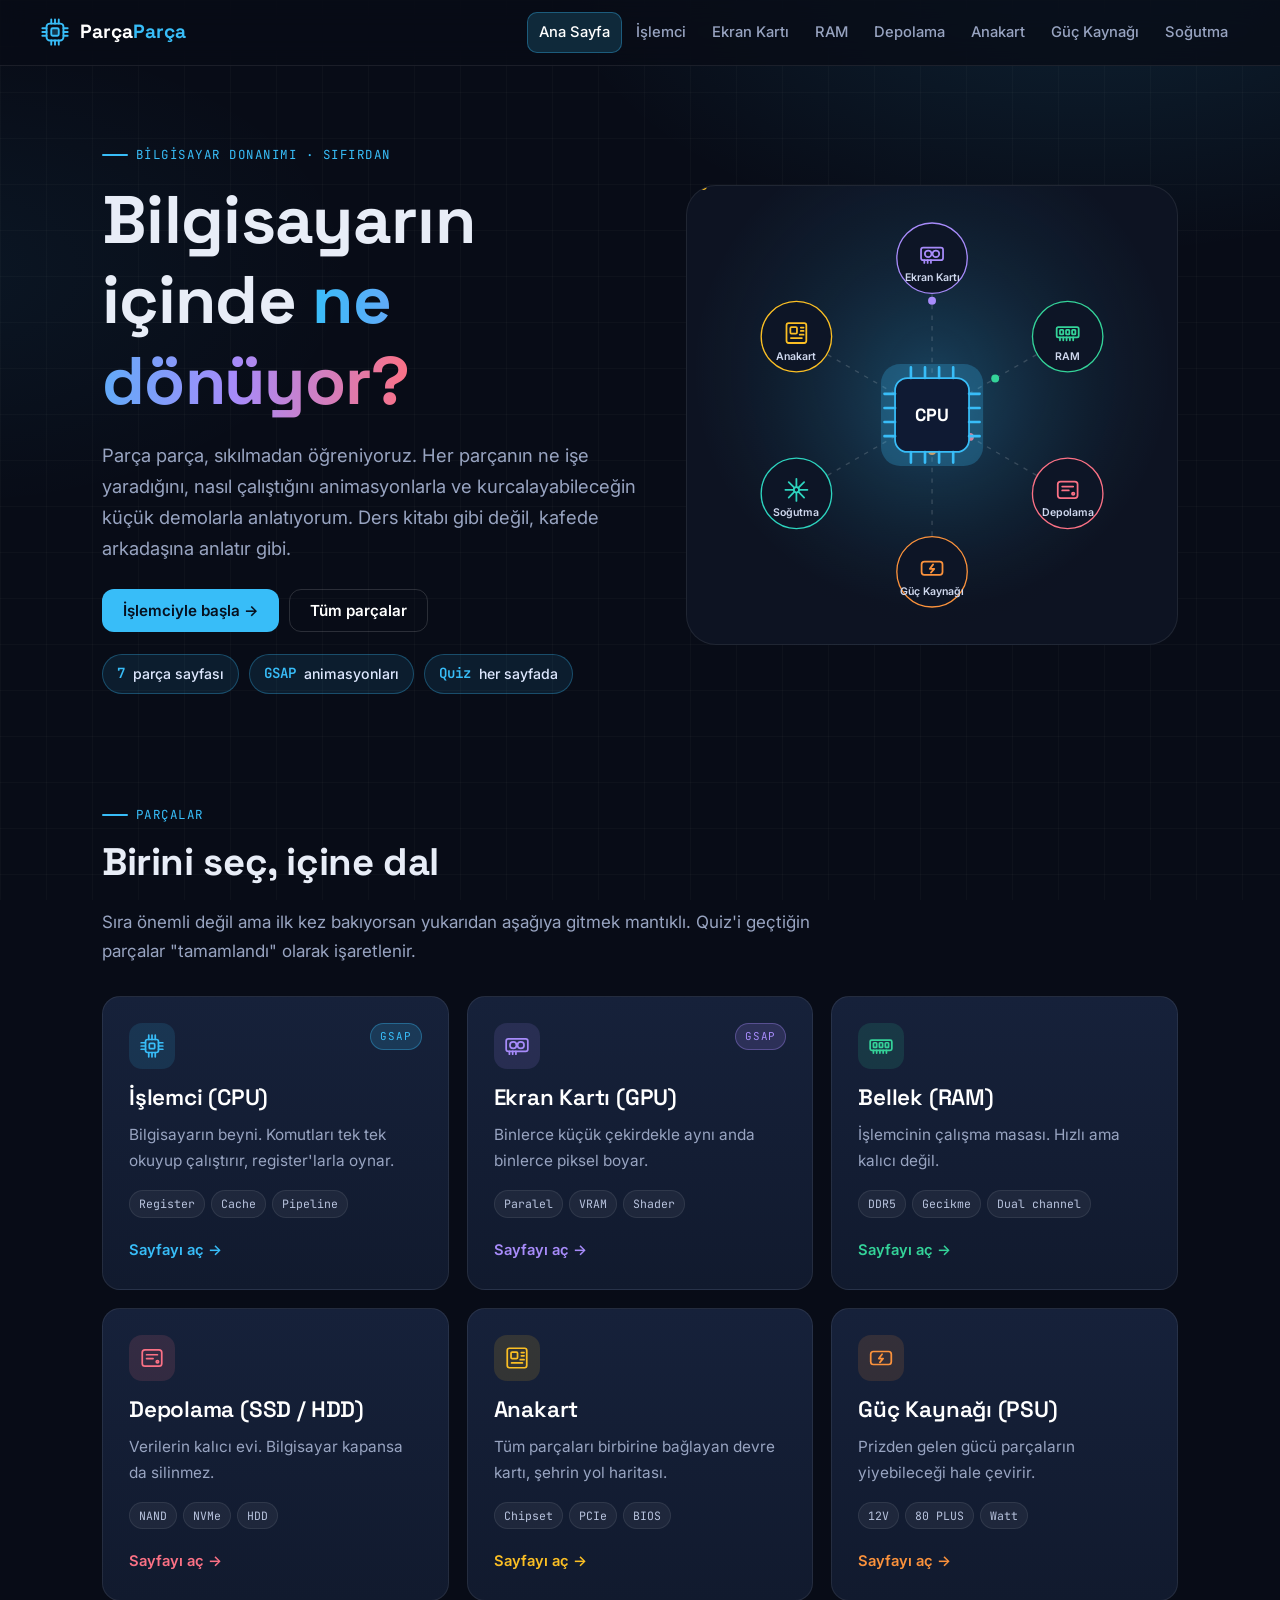
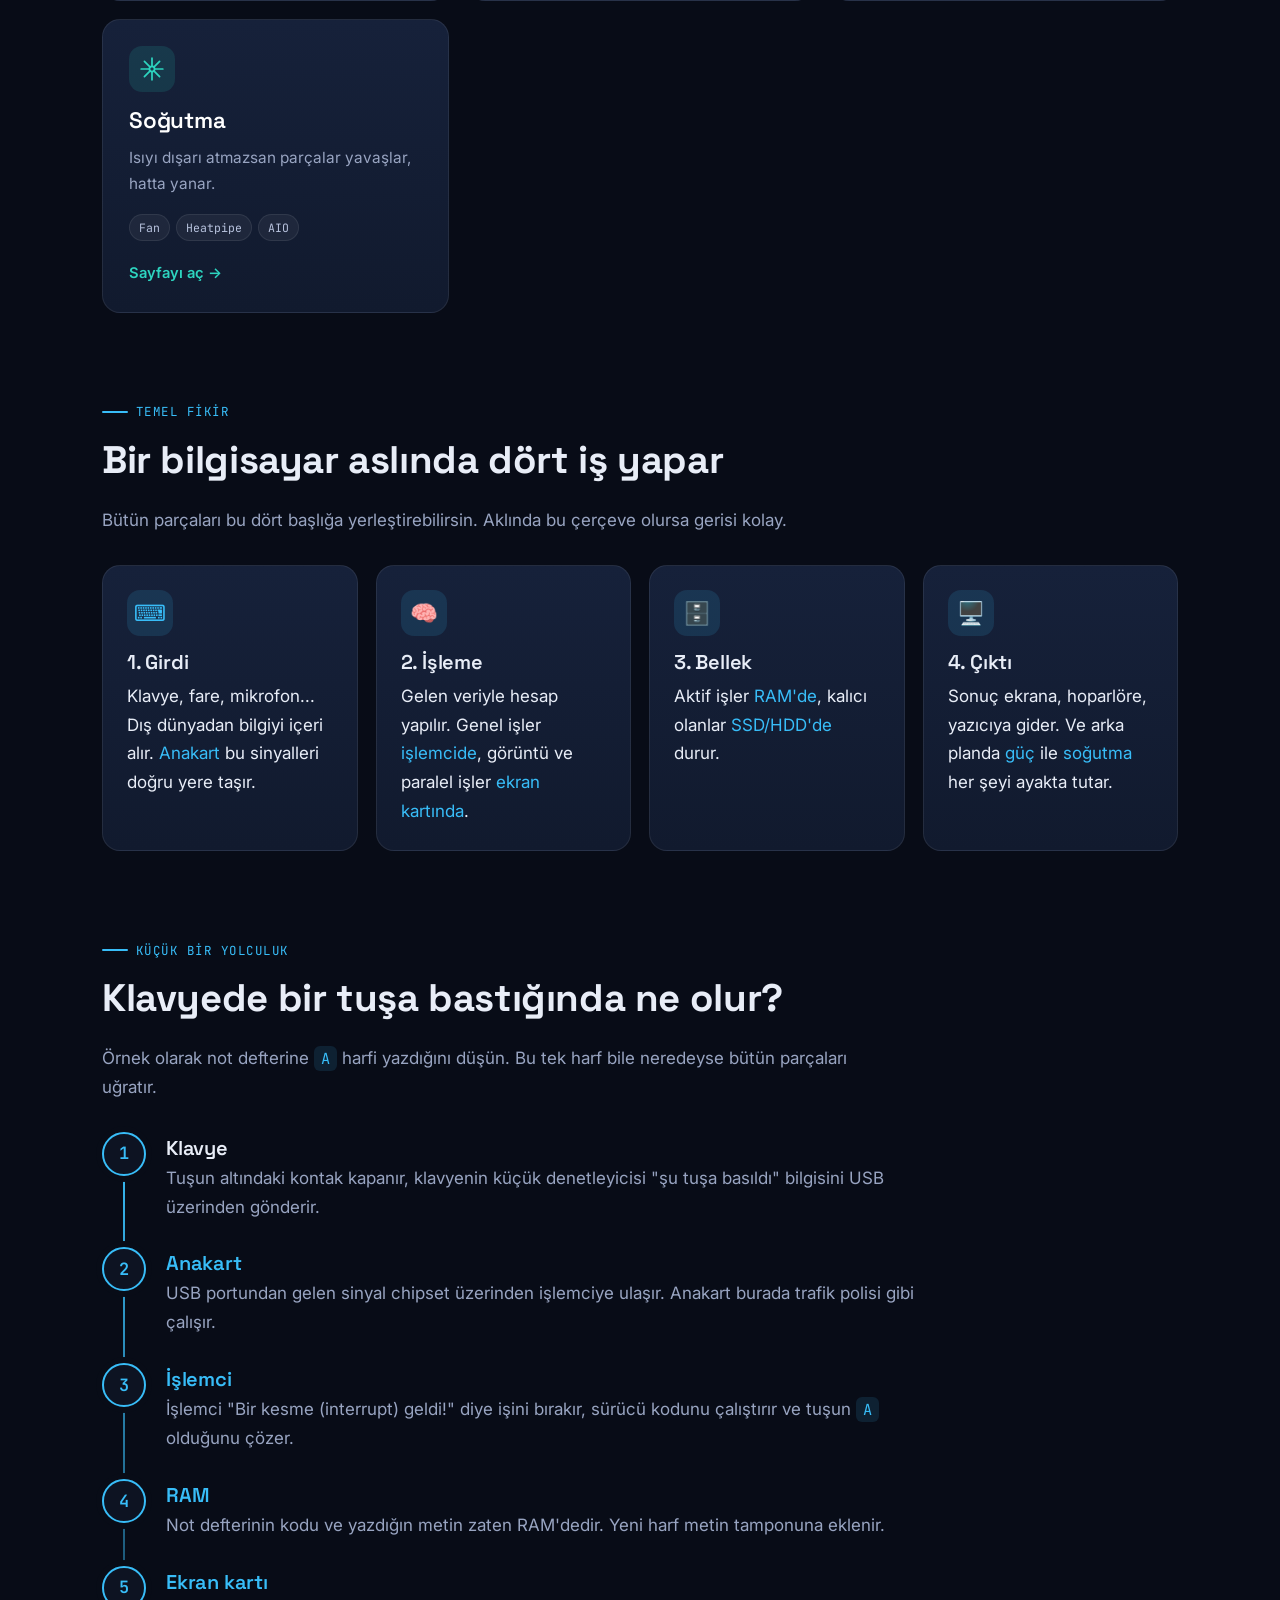
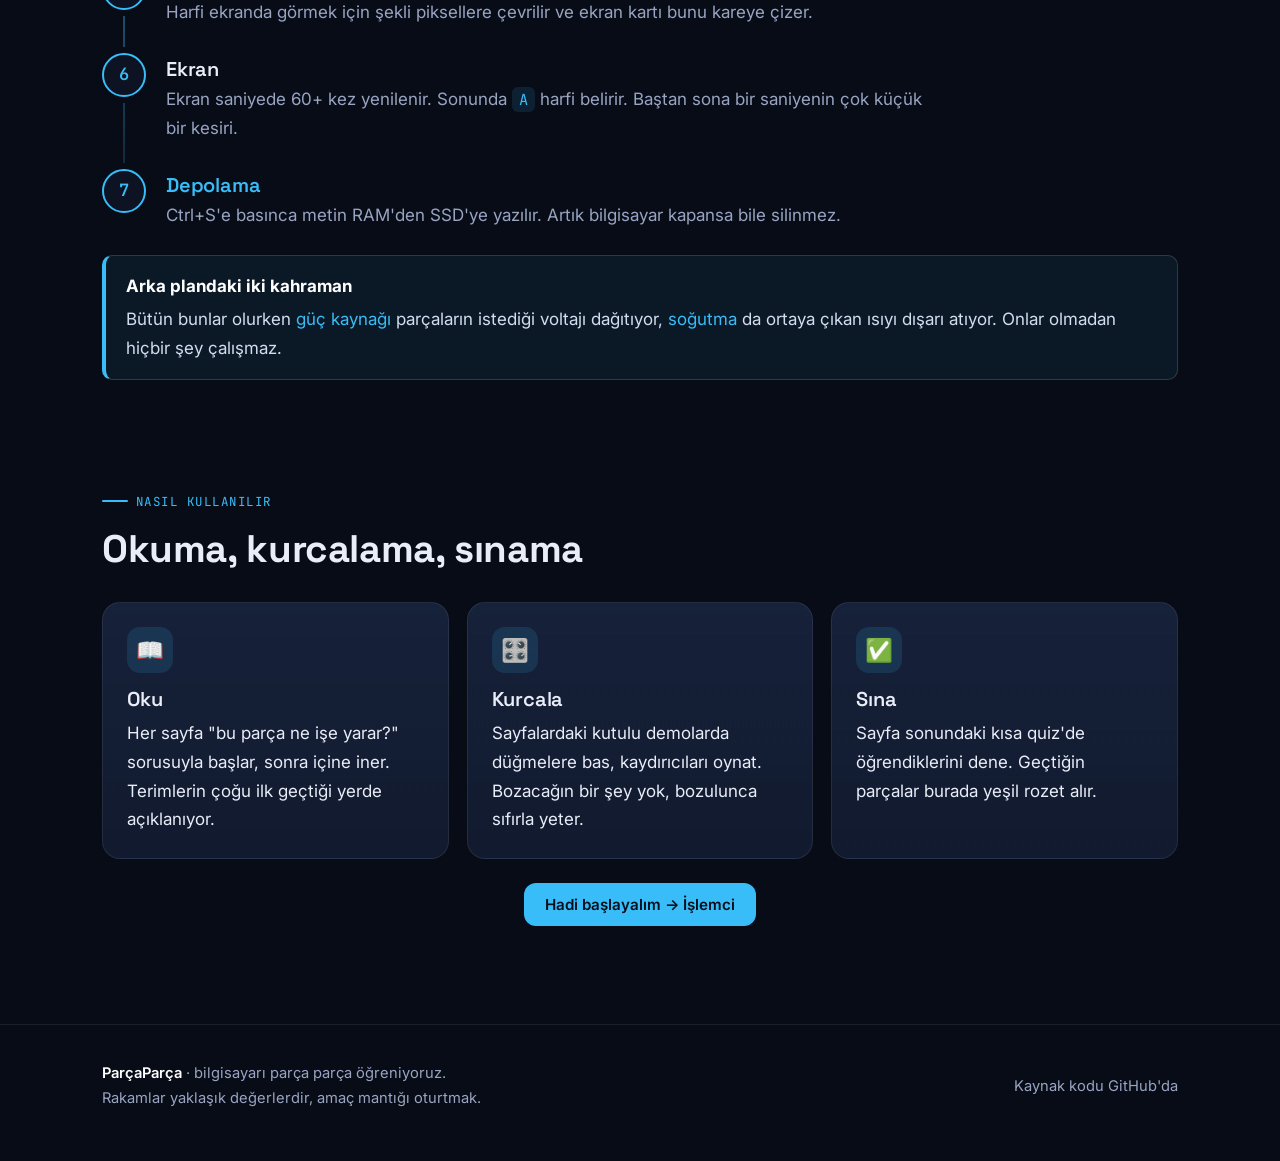
==== index.html @ 44999db5 "ana sayfa eklendi: hero diyagramı, parça kartları, tuşa basınca ne olur bölümü Co-Authored-By: Claud" ====
<!doctype html>
<html lang="tr">
<head>
  <meta charset="utf-8">
  <meta name="viewport" content="width=device-width, initial-scale=1">
  <title>ParçaParça — Bilgisayarı Parça Parça Öğren</title>
  <meta name="description" content="İşlemci, ekran kartı, RAM, anakart ve daha fazlası. Bilgisayar parçalarının ne yaptığını animasyonlar ve küçük demolarla öğren.">
  <link rel="preconnect" href="https://fonts.googleapis.com">
  <link rel="preconnect" href="https://fonts.gstatic.com" crossorigin>
  <link href="https://fonts.googleapis.com/css2?family=Inter:wght@400;500;600&family=JetBrains+Mono:wght@400;600&family=Space+Grotesk:wght@500;600;700&display=swap" rel="stylesheet">
  <link rel="stylesheet" href="css/style.css">
  <link rel="stylesheet" href="css/home.css">
</head>
<body class="p-home" data-page="home">
<div id="site-header"></div>

<main>
  <!-- ================= HERO ================= -->
  <section class="home-hero">
    <div class="container hero-grid">
      <div>
        <span class="eyebrow">bilgisayar donanımı · sıfırdan</span>
        <h1>Bilgisayarın içinde <span class="grad">ne dönüyor?</span></h1>
        <p class="lead">Parça parça, sıkılmadan öğreniyoruz. Her parçanın ne işe yaradığını, nasıl çalıştığını animasyonlarla ve kurcalayabileceğin küçük demolarla anlatıyorum. Ders kitabı gibi değil, kafede arkadaşına anlatır gibi.</p>
        <div class="btn-row mt2">
          <a class="btn" href="cpu.html">İşlemciyle başla →</a>
          <a class="btn ghost" href="#parcalar">Tüm parçalar</a>
        </div>
        <div class="hero-chips">
          <span class="chip"><b>7</b> parça sayfası</span>
          <span class="chip"><b>GSAP</b> animasyonları</span>
          <span class="chip"><b>Quiz</b> her sayfada</span>
        </div>
      </div>
      <div class="hero-visual home-visual" id="net" aria-label="Parçaların birbirine bağlı olduğunu gösteren animasyonlu diyagram"></div>
    </div>
  </section>

  <!-- ================= PARÇALAR ================= -->
  <section class="section" id="parcalar">
    <div class="container">
      <div class="section-head reveal">
        <span class="eyebrow">parçalar</span>
        <h2>Birini seç, içine dal</h2>
        <p>Sıra önemli değil ama ilk kez bakıyorsan yukarıdan aşağıya gitmek mantıklı. Quiz'i geçtiğin parçalar "tamamlandı" olarak işaretlenir.</p>
      </div>
      <div class="grid c3" id="part-grid"></div>
    </div>
  </section>

  <!-- ================= TEMEL FİKİR ================= -->
  <section class="section" id="temel">
    <div class="container">
      <div class="section-head reveal">
        <span class="eyebrow">temel fikir</span>
        <h2>Bir bilgisayar aslında dört iş yapar</h2>
        <p>Bütün parçaları bu dört başlığa yerleştirebilirsin. Aklında bu çerçeve olursa gerisi kolay.</p>
      </div>
      <div class="grid c4">
        <div class="card reveal">
          <div class="ico">⌨️</div>
          <h3>1. Girdi</h3>
          <p>Klavye, fare, mikrofon... Dış dünyadan bilgiyi içeri alır. <a href="anakart.html">Anakart</a> bu sinyalleri doğru yere taşır.</p>
        </div>
        <div class="card reveal d1">
          <div class="ico">🧠</div>
          <h3>2. İşleme</h3>
          <p>Gelen veriyle hesap yapılır. Genel işler <a href="cpu.html">işlemcide</a>, görüntü ve paralel işler <a href="gpu.html">ekran kartında</a>.</p>
        </div>
        <div class="card reveal d2">
          <div class="ico">🗄️</div>
          <h3>3. Bellek</h3>
          <p>Aktif işler <a href="ram.html">RAM'de</a>, kalıcı olanlar <a href="depolama.html">SSD/HDD'de</a> durur.</p>
        </div>
        <div class="card reveal d3">
          <div class="ico">🖥️</div>
          <h3>4. Çıktı</h3>
          <p>Sonuç ekrana, hoparlöre, yazıcıya gider. Ve arka planda <a href="psu.html">güç</a> ile <a href="sogutma.html">soğutma</a> her şeyi ayakta tutar.</p>
        </div>
      </div>
    </div>
  </section>

  <!-- ================= TUŞA BASINCA ================= -->
  <section class="section" id="yolculuk">
    <div class="container">
      <div class="section-head reveal">
        <span class="eyebrow">küçük bir yolculuk</span>
        <h2>Klavyede bir tuşa bastığında ne olur?</h2>
        <p>Örnek olarak not defterine <code>A</code> harfi yazdığını düşün. Bu tek harf bile neredeyse bütün parçaları uğratır.</p>
      </div>
      <ol class="journey">
        <li class="reveal"><span class="num">1</span><div><h3>Klavye</h3><p>Tuşun altındaki kontak kapanır, klavyenin küçük denetleyicisi "şu tuşa basıldı" bilgisini USB üzerinden gönderir.</p></div></li>
        <li class="reveal"><span class="num">2</span><div><h3><a href="anakart.html">Anakart</a></h3><p>USB portundan gelen sinyal chipset üzerinden işlemciye ulaşır. Anakart burada trafik polisi gibi çalışır.</p></div></li>
        <li class="reveal"><span class="num">3</span><div><h3><a href="cpu.html">İşlemci</a></h3><p>İşlemci "Bir kesme (interrupt) geldi!" diye işini bırakır, sürücü kodunu çalıştırır ve tuşun <code>A</code> olduğunu çözer.</p></div></li>
        <li class="reveal"><span class="num">4</span><div><h3><a href="ram.html">RAM</a></h3><p>Not defterinin kodu ve yazdığın metin zaten RAM'dedir. Yeni harf metin tamponuna eklenir.</p></div></li>
        <li class="reveal"><span class="num">5</span><div><h3><a href="gpu.html">Ekran kartı</a></h3><p>Harfi ekranda görmek için şekli piksellere çevrilir ve ekran kartı bunu kareye çizer.</p></div></li>
        <li class="reveal"><span class="num">6</span><div><h3>Ekran</h3><p>Ekran saniyede 60+ kez yenilenir. Sonunda <code>A</code> harfi belirir. Baştan sona bir saniyenin çok küçük bir kesiri.</p></div></li>
        <li class="reveal"><span class="num">7</span><div><h3><a href="depolama.html">Depolama</a></h3><p>Ctrl+S'e basınca metin RAM'den SSD'ye yazılır. Artık bilgisayar kapansa bile silinmez.</p></div></li>
      </ol>
      <div class="callout reveal">
        <span class="callout-title">Arka plandaki iki kahraman</span>
        Bütün bunlar olurken <a href="psu.html">güç kaynağı</a> parçaların istediği voltajı dağıtıyor, <a href="sogutma.html">soğutma</a> da ortaya çıkan ısıyı dışarı atıyor. Onlar olmadan hiçbir şey çalışmaz.
      </div>
    </div>
  </section>

  <!-- ================= NASIL ÖĞRENELİM ================= -->
  <section class="section" id="nasil">
    <div class="container">
      <div class="section-head reveal">
        <span class="eyebrow">nasıl kullanılır</span>
        <h2>Okuma, kurcalama, sınama</h2>
      </div>
      <div class="grid c3">
        <div class="card reveal"><div class="ico">📖</div><h3>Oku</h3><p>Her sayfa "bu parça ne işe yarar?" sorusuyla başlar, sonra içine iner. Terimlerin çoğu ilk geçtiği yerde açıklanıyor.</p></div>
        <div class="card reveal d1"><div class="ico">🎛️</div><h3>Kurcala</h3><p>Sayfalardaki kutulu demolarda düğmelere bas, kaydırıcıları oynat. Bozacağın bir şey yok, bozulunca sıfırla yeter.</p></div>
        <div class="card reveal d2"><div class="ico">✅</div><h3>Sına</h3><p>Sayfa sonundaki kısa quiz'de öğrendiklerini dene. Geçtiğin parçalar burada yeşil rozet alır.</p></div>
      </div>
      <div class="center mt2 reveal">
        <a class="btn" href="cpu.html">Hadi başlayalım → İşlemci</a>
      </div>
    </div>
  </section>
</main>

<div id="site-footer"></div>

<script src="js/site.js"></script>
<script src="js/home.js"></script>
</body>
</html>
---- css/style.css ----
/* ==========================================================
   Parça Parça — ortak stiller
   Her sayfa kendi rengini body sınıfından alır (p-cpu, p-gpu ...)
   ========================================================== */

:root {
  --bg: #080c17;
  --bg-2: #0d1322;
  --card: #111a2e;
  --card-2: #16213a;
  --line: rgba(255, 255, 255, 0.08);
  --line-2: rgba(255, 255, 255, 0.14);
  --text: #e8edf7;
  --muted: #98a4c1;
  --dim: #6b7796;
  --accent: #38bdf8;
  --accent-rgb: 56, 189, 248;
  --good: #34d399;
  --warn: #fbbf24;
  --bad: #fb7185;
  --radius: 18px;
  --radius-sm: 10px;
  --font: "Inter", system-ui, -apple-system, "Segoe UI", Roboto, sans-serif;
  --font-head: "Space Grotesk", "Inter", system-ui, sans-serif;
  --mono: "JetBrains Mono", ui-monospace, "Cascadia Code", Consolas, monospace;
  --nav-h: 66px;
}

body.p-home    { --accent: #38bdf8; --accent-rgb: 56, 189, 248; }
body.p-cpu     { --accent: #38bdf8; --accent-rgb: 56, 189, 248; }
body.p-gpu     { --accent: #a78bfa; --accent-rgb: 167, 139, 250; }
body.p-ram     { --accent: #34d399; --accent-rgb: 52, 211, 153; }
body.p-depolama{ --accent: #fb7185; --accent-rgb: 251, 113, 133; }
body.p-anakart { --accent: #fbbf24; --accent-rgb: 251, 191, 36; }
body.p-psu     { --accent: #fb923c; --accent-rgb: 251, 146, 60; }
body.p-sogutma { --accent: #2dd4bf; --accent-rgb: 45, 212, 191; }

*, *::before, *::after { box-sizing: border-box; }
html { scroll-behavior: smooth; scroll-padding-top: calc(var(--nav-h) + 16px); }
body {
  margin: 0;
  font-family: var(--font);
  font-size: 17px;
  line-height: 1.7;
  color: var(--text);
  background-color: var(--bg);
  background-image:
    radial-gradient(900px 500px at 85% -5%, rgba(var(--accent-rgb), 0.13), transparent 60%),
    radial-gradient(700px 400px at -5% 30%, rgba(var(--accent-rgb), 0.06), transparent 60%),
    linear-gradient(rgba(255,255,255,0.025) 1px, transparent 1px),
    linear-gradient(90deg, rgba(255,255,255,0.025) 1px, transparent 1px);
  background-size: auto, auto, 46px 46px, 46px 46px;
  background-attachment: fixed;
  -webkit-font-smoothing: antialiased;
  overflow-x: hidden;
}
img, svg { max-width: 100%; }
a { color: var(--accent); text-decoration: none; }
a:hover { text-decoration: underline; }
h1, h2, h3, h4 { font-family: var(--font-head); line-height: 1.2; margin: 0 0 .6em; letter-spacing: -0.01em; }
h1 { font-size: clamp(2.4rem, 5.5vw, 4.2rem); font-weight: 700; }
h2 { font-size: clamp(1.7rem, 3.4vw, 2.4rem); font-weight: 700; }
h3 { font-size: 1.25rem; font-weight: 600; }
p { margin: 0 0 1em; }
ul, ol { padding-left: 1.3em; margin: 0 0 1em; }
li { margin-bottom: .35em; }
code, kbd, .mono { font-family: var(--mono); font-size: .9em; }
code {
  background: rgba(var(--accent-rgb), 0.12);
  color: var(--accent);
  padding: .12em .45em;
  border-radius: 6px;
}
strong { color: #fff; font-weight: 600; }
::selection { background: rgba(var(--accent-rgb), .35); }

/* ---------- scroll progress ---------- */
.progress {
  position: fixed; top: 0; left: 0; height: 3px; width: 100%;
  transform-origin: 0 50%; transform: scaleX(0);
  background: linear-gradient(90deg, var(--accent), #fff);
  z-index: 200;
}

/* ---------- nav ---------- */
.nav {
  position: sticky; top: 0; z-index: 100;
  height: var(--nav-h);
  background: rgba(8, 12, 23, 0.78);
  backdrop-filter: blur(14px);
  -webkit-backdrop-filter: blur(14px);
  border-bottom: 1px solid var(--line);
}
.nav-inner {
  max-width: 1240px; margin: 0 auto; height: 100%;
  padding: 0 20px;
  display: flex; align-items: center; justify-content: space-between; gap: 16px;
}
.logo {
  display: flex; align-items: center; gap: 10px;
  font-family: var(--font-head); font-weight: 700; font-size: 1.2rem;
  color: #fff; text-decoration: none !important;
  white-space: nowrap;
}
.logo svg { width: 30px; height: 30px; color: var(--accent); }
.logo span em { font-style: normal; color: var(--accent); }
.nav-links { display: flex; align-items: center; gap: 2px; }
.nav-links a {
  color: var(--muted); font-size: .92rem; font-weight: 500;
  padding: 8px 12px; border-radius: 10px; text-decoration: none;
  transition: color .2s, background .2s;
  white-space: nowrap;
}
.nav-links a:hover { color: #fff; background: rgba(255,255,255,.06); }
.nav-links a.active { color: #fff; background: rgba(var(--accent-rgb), .16); box-shadow: inset 0 0 0 1px rgba(var(--accent-rgb), .35); }
.nav-toggle {
  display: none; background: none; border: 1px solid var(--line-2); color: #fff;
  border-radius: 10px; width: 42px; height: 42px; cursor: pointer;
  align-items: center; justify-content: center;
}
.nav-toggle svg { width: 22px; height: 22px; }

@media (max-width: 1120px) {
  .nav-toggle { display: inline-flex; }
  .nav-links {
    position: fixed; top: var(--nav-h); left: 0; right: 0;
    flex-direction: column; align-items: stretch; gap: 4px;
    padding: 14px 20px 20px;
    background: rgba(8, 12, 23, 0.97);
    border-bottom: 1px solid var(--line);
    transform: translateY(-12px); opacity: 0; pointer-events: none;
    transition: transform .25s, opacity .25s;
  }
  .nav-links.open { transform: none; opacity: 1; pointer-events: auto; }
  .nav-links a { padding: 12px 14px; font-size: 1rem; }
}

/* ---------- layout ---------- */
.container { max-width: 1120px; margin: 0 auto; padding: 0 22px; }
.container.wide { max-width: 1240px; }
.section { padding: 72px 0 8px; position: relative; }
.eyebrow {
  display: inline-flex; align-items: center; gap: 8px;
  font-family: var(--mono); font-size: .78rem; letter-spacing: .12em; text-transform: uppercase;
  color: var(--accent); margin-bottom: 14px;
}
.eyebrow::before { content: ""; width: 26px; height: 2px; background: var(--accent); border-radius: 2px; }
.lead { font-size: 1.15rem; color: var(--muted); max-width: 720px; }
.section-head { margin-bottom: 30px; }
.section-head p { color: var(--muted); max-width: 760px; }

.grid { display: grid; gap: 18px; }
.grid.c2 { grid-template-columns: repeat(2, 1fr); }
.grid.c3 { grid-template-columns: repeat(3, 1fr); }
.grid.c4 { grid-template-columns: repeat(4, 1fr); }
@media (max-width: 900px) { .grid.c3, .grid.c4 { grid-template-columns: repeat(2, 1fr); } }
@media (max-width: 640px) { .grid.c2, .grid.c3, .grid.c4 { grid-template-columns: 1fr; } }

/* ---------- hero (parça sayfaları) ---------- */
.part-hero { padding: 64px 0 40px; position: relative; overflow: hidden; }
.part-hero .hero-grid { display: grid; grid-template-columns: 1.05fr .95fr; gap: 40px; align-items: center; }
.part-hero h1 { margin-bottom: 18px; }
.part-hero h1 .grad {
  background: linear-gradient(90deg, var(--accent), #fff 90%);
  -webkit-background-clip: text; background-clip: text; color: transparent;
}
.hero-chips { display: flex; flex-wrap: wrap; gap: 10px; margin-top: 22px; }
.chip {
  display: inline-flex; align-items: center; gap: 8px;
  padding: 7px 14px; border-radius: 999px;
  background: rgba(var(--accent-rgb), .1);
  border: 1px solid rgba(var(--accent-rgb), .3);
  color: #dfe8ff; font-size: .88rem; font-weight: 500;
}
.chip b { color: var(--accent); font-family: var(--mono); font-weight: 600; }
.hero-visual {
  position: relative; aspect-ratio: 1 / 1; max-height: 460px; width: 100%;
  border-radius: 28px; border: 1px solid var(--line);
  background: radial-gradient(circle at 50% 40%, rgba(var(--accent-rgb), .16), transparent 65%), var(--bg-2);
  overflow: hidden;
}
@media (max-width: 900px) {
  .part-hero .hero-grid { grid-template-columns: 1fr; }
  .hero-visual { max-height: 340px; aspect-ratio: 4 / 3; }
}

/* ---------- kartlar ---------- */
.card {
  background: linear-gradient(180deg, var(--card-2), var(--card));
  border: 1px solid var(--line);
  border-radius: var(--radius);
  padding: 24px;
  position: relative;
}
.card h3 { margin-bottom: .4em; }
.card p:last-child { margin-bottom: 0; }
.card.hoverable { transition: transform .25s, border-color .25s, box-shadow .25s; }
.card.hoverable:hover { transform: translateY(-4px); border-color: rgba(var(--accent-rgb), .5); box-shadow: 0 18px 40px -18px rgba(var(--accent-rgb), .45); }
.card .ico {
  width: 46px; height: 46px; border-radius: 13px; display: grid; place-items: center;
  background: rgba(var(--accent-rgb), .13); color: var(--accent); margin-bottom: 14px; font-size: 1.4rem;
}
.card .ico svg { width: 26px; height: 26px; }

.callout {
  border-radius: var(--radius-sm);
  border: 1px solid var(--line-2);
  border-left: 4px solid var(--accent);
  background: rgba(var(--accent-rgb), .07);
  padding: 16px 20px; margin: 22px 0;
  color: #d4dcf0;
}
.callout > :last-child { margin-bottom: 0; }
.callout .callout-title { font-weight: 700; color: #fff; display: block; margin-bottom: 4px; }
.callout.fun { border-left-color: var(--warn); background: rgba(251,191,36,.07); }
.callout.warn { border-left-color: var(--bad); background: rgba(251,113,133,.07); }
.callout.adv { border-left-color: #a78bfa; background: rgba(167,139,250,.08); }

/* ---------- tablolar ---------- */
.table-wrap { overflow-x: auto; border: 1px solid var(--line); border-radius: var(--radius-sm); margin: 18px 0; }
table { border-collapse: collapse; width: 100%; font-size: .95rem; min-width: 520px; }
th, td { padding: 12px 16px; text-align: left; border-bottom: 1px solid var(--line); vertical-align: top; }
th { background: rgba(var(--accent-rgb), .1); color: #fff; font-family: var(--font-head); font-weight: 600; white-space: nowrap; }
tr:last-child td { border-bottom: 0; }
td { color: #cfd7ec; }
td:first-child { color: #fff; font-weight: 600; }

/* ---------- butonlar ---------- */
.btn {
  display: inline-flex; align-items: center; gap: 8px;
  font: 600 .95rem var(--font); cursor: pointer;
  padding: 11px 20px; border-radius: 12px; border: 1px solid transparent;
  background: var(--accent); color: #06101f; text-decoration: none !important;
  transition: transform .15s, box-shadow .2s, background .2s;
}
.btn:hover { transform: translateY(-2px); box-shadow: 0 10px 26px -10px rgba(var(--accent-rgb), .9); }
.btn:active { transform: translateY(0); }
.btn.ghost { background: transparent; color: #fff; border-color: var(--line-2); }
.btn.ghost:hover { background: rgba(255,255,255,.07); box-shadow: none; }
.btn.sm { padding: 7px 14px; font-size: .86rem; border-radius: 10px; }
.btn[disabled] { opacity: .45; cursor: not-allowed; transform: none; box-shadow: none; }
.btn-row { display: flex; flex-wrap: wrap; gap: 10px; align-items: center; }

/* ---------- demo kutuları ---------- */
.demo {
  background: linear-gradient(180deg, #0f1730, #0b1122);
  border: 1px solid rgba(var(--accent-rgb), .28);
  border-radius: 22px;
  padding: 26px;
  margin: 26px 0;
  position: relative;
  box-shadow: 0 30px 60px -40px rgba(var(--accent-rgb), .5);
}
.demo-title {
  display: flex; align-items: center; gap: 10px; flex-wrap: wrap;
  font-family: var(--mono); font-size: .78rem; letter-spacing: .1em; text-transform: uppercase;
  color: var(--accent); margin-bottom: 16px;
}
.demo-title .dot { width: 8px; height: 8px; border-radius: 50%; background: var(--accent); box-shadow: 0 0 10px var(--accent); }
.demo-note { color: var(--muted); font-size: .92rem; margin-top: 14px; }

.field { display: flex; flex-direction: column; gap: 6px; }
.field label { font-size: .82rem; color: var(--muted); font-weight: 500; }
.field .val { color: var(--accent); font-family: var(--mono); font-weight: 600; }
input[type="number"], input[type="text"], select {
  font: 500 1rem var(--mono);
  background: #0a1020; color: #fff;
  border: 1px solid var(--line-2); border-radius: 10px;
  padding: 10px 12px; min-width: 0;
}
input:focus, select:focus { outline: 2px solid rgba(var(--accent-rgb), .6); outline-offset: 1px; }
input[type="range"] { width: 100%; accent-color: var(--accent); }

.tabs { display: flex; flex-wrap: wrap; gap: 8px; margin-bottom: 18px; }
.tab {
  font: 600 .9rem var(--font); cursor: pointer;
  padding: 9px 16px; border-radius: 10px;
  background: rgba(255,255,255,.04); color: var(--muted); border: 1px solid var(--line);
  transition: all .2s;
}
.tab:hover { color: #fff; }
.tab.active { background: rgba(var(--accent-rgb), .18); border-color: rgba(var(--accent-rgb), .55); color: #fff; }

.kbd-label {
  font-family: var(--mono); font-size: .8rem; color: var(--accent);
  background: rgba(var(--accent-rgb), .1); border: 1px solid rgba(var(--accent-rgb), .3);
  padding: 2px 8px; border-radius: 6px;
}

/* ---------- quiz ---------- */
.quiz { margin: 30px 0 10px; }
.quiz-q { margin-bottom: 26px; }
.quiz-q h3 { font-size: 1.1rem; margin-bottom: 12px; }
.quiz-q h3 .n { color: var(--accent); font-family: var(--mono); margin-right: 8px; }
.quiz-opts { display: grid; gap: 8px; }
.quiz-opt {
  text-align: left; cursor: pointer;
  font: 500 .98rem var(--font); color: #dbe3f7;
  padding: 12px 16px; border-radius: 12px;
  background: rgba(255,255,255,.035); border: 1px solid var(--line-2);
  transition: all .15s;
}
.quiz-opt:hover:not([disabled]) { border-color: rgba(var(--accent-rgb), .7); background: rgba(var(--accent-rgb), .1); }
.quiz-opt[disabled] { cursor: default; }
.quiz-opt.right { background: rgba(52,211,153,.16); border-color: var(--good); color: #fff; }
.quiz-opt.wrong { background: rgba(251,113,133,.14); border-color: var(--bad); color: #fff; }
.quiz-exp { margin-top: 10px; padding: 12px 16px; border-radius: 10px; background: rgba(255,255,255,.04); color: var(--muted); font-size: .94rem; display: none; }
.quiz-exp.show { display: block; }
.quiz-result { padding: 20px 24px; border-radius: 16px; background: rgba(var(--accent-rgb), .1); border: 1px solid rgba(var(--accent-rgb), .4); display: none; }
.quiz-result.show { display: block; }
.quiz-result .score { font-family: var(--font-head); font-size: 2rem; font-weight: 700; color: #fff; }

/* ---------- sayfa altı gezinme ---------- */
.pager { display: grid; grid-template-columns: 1fr 1fr; gap: 16px; margin: 60px 0 0; }
.pager a {
  display: flex; flex-direction: column; gap: 4px;
  padding: 22px 24px; border-radius: var(--radius);
  background: linear-gradient(180deg, var(--card-2), var(--card));
  border: 1px solid var(--line); text-decoration: none !important; color: #fff;
  transition: transform .2s, border-color .2s;
}
.pager a:hover { transform: translateY(-3px); border-color: rgba(var(--accent-rgb), .55); }
.pager small { color: var(--muted); font-family: var(--mono); font-size: .75rem; letter-spacing: .1em; text-transform: uppercase; }
.pager .next { text-align: right; }
.pager .title { font-family: var(--font-head); font-size: 1.3rem; font-weight: 600; }
@media (max-width: 600px) { .pager { grid-template-columns: 1fr; } .pager .next { text-align: left; } }

/* ---------- footer ---------- */
.footer { margin-top: 90px; border-top: 1px solid var(--line); padding: 36px 0 50px; color: var(--muted); font-size: .92rem; }
.footer-inner { display: flex; flex-wrap: wrap; gap: 20px; justify-content: space-between; align-items: center; }
.footer a { color: var(--muted); }
.footer a:hover { color: #fff; }

/* ---------- reveal ---------- */
.js .reveal { opacity: 0; transform: translateY(26px); transition: opacity .7s ease, transform .7s ease; }
.js .reveal.in { opacity: 1; transform: none; }
.js .reveal.d1 { transition-delay: .08s; }
.js .reveal.d2 { transition-delay: .16s; }
.js .reveal.d3 { transition-delay: .24s; }

@media (prefers-reduced-motion: reduce) {
  html { scroll-behavior: auto; }
  .js .reveal { opacity: 1; transform: none; transition: none; }
  * { animation-duration: .01ms !important; animation-iteration-count: 1 !important; }
}

/* ---------- yardımcılar ---------- */
.center { text-align: center; }
.mt0 { margin-top: 0; } .mt1 { margin-top: 12px; } .mt2 { margin-top: 24px; }
.flex { display: flex; gap: 14px; flex-wrap: wrap; align-items: center; }
.between { justify-content: space-between; }
.muted { color: var(--muted); }
.hide { display: none !important; }
.sr { position: absolute; width: 1px; height: 1px; overflow: hidden; clip: rect(0 0 0 0); }
.badge {
  display: inline-block; font-family: var(--mono); font-size: .68rem; letter-spacing: .08em; text-transform: uppercase;
  padding: 3px 9px; border-radius: 999px; background: rgba(var(--accent-rgb), .16); color: var(--accent);
  border: 1px solid rgba(var(--accent-rgb), .35);
}
.badge.done { background: rgba(52,211,153,.16); color: var(--good); border-color: rgba(52,211,153,.4); }
---- css/home.css ----
/* ---------- ana sayfa ---------- */
.home-hero { padding: 70px 0 30px; }
.home-hero .hero-grid { display: grid; grid-template-columns: 1.05fr .95fr; gap: 40px; align-items: center; }
.home-hero h1 { margin-bottom: 18px; }
.home-hero h1 .grad {
  background: linear-gradient(90deg, var(--accent), #a78bfa 55%, #fb7185);
  -webkit-background-clip: text; background-clip: text; color: transparent;
}
.home-visual { border-radius: 30px; }
.home-visual svg { width: 100%; height: 100%; display: block; }
@media (max-width: 900px) {
  .home-hero .hero-grid { grid-template-columns: 1fr; }
  .home-visual { aspect-ratio: 1 / 1; max-height: 420px; margin: 0 auto; }
}

/* diyagram */
.net-line { stroke: rgba(255,255,255,.16); stroke-width: 1.5; stroke-dasharray: 5 7; animation: flow 1.6s linear infinite; }
@keyframes flow { to { stroke-dashoffset: -24; } }
.net-node circle.bg { fill: #0d1526; stroke-width: 1.5; transition: transform .25s, fill .25s; transform-box: fill-box; transform-origin: center; }
.net-node:hover circle.bg { transform: scale(1.14); fill: #15203a; }
.net-node text { fill: #cfd8ee; font: 600 12px var(--font); text-anchor: middle; pointer-events: none; }
.net-node { cursor: pointer; }
.net-node .float { animation: bob 5s ease-in-out infinite; }
.net-core rect.body { fill: #0f1a33; stroke: var(--accent); stroke-width: 2; }
.net-core .glow { fill: rgba(var(--accent-rgb), .25); animation: pulse 2.6s ease-in-out infinite; transform-box: fill-box; transform-origin: center; }
.net-core text { fill: #fff; font: 700 20px var(--font-head); text-anchor: middle; }
@keyframes bob { 0%, 100% { transform: translateY(-3px); } 50% { transform: translateY(3px); } }
@keyframes pulse { 0%, 100% { opacity: .35; transform: scale(1); } 50% { opacity: .9; transform: scale(1.12); } }

/* parça kartları */
.part-card {
  display: flex; flex-direction: column; gap: 6px;
  text-decoration: none !important; color: var(--text);
  padding: 26px;
}
.part-card .top { display: flex; justify-content: space-between; align-items: flex-start; }
.part-card .ico { margin-bottom: 10px; }
.part-card h3 { font-size: 1.4rem; margin: 0 0 4px; color: #fff; }
.part-card p { color: var(--muted); font-size: .96rem; margin: 0 0 10px; flex: 1; }
.part-card .tags { display: flex; flex-wrap: wrap; gap: 6px; }
.part-card .tags span {
  font-family: var(--mono); font-size: .72rem; padding: 3px 9px; border-radius: 999px;
  background: rgba(255,255,255,.05); color: #b8c3de; border: 1px solid var(--line);
}
.part-card .go { margin-top: 14px; color: var(--accent); font-weight: 600; font-size: .92rem; }
.part-card:hover .go { text-decoration: underline; }

/* yolculuk */
.journey { list-style: none; padding: 0; margin: 0; position: relative; max-width: 820px; }
.journey::before {
  content: ""; position: absolute; left: 21px; top: 10px; bottom: 10px; width: 2px;
  background: linear-gradient(var(--accent), rgba(var(--accent-rgb), .1));
}
.journey li { display: flex; gap: 20px; margin-bottom: 26px; position: relative; }
.journey .num {
  flex: none; width: 44px; height: 44px; border-radius: 50%;
  display: grid; place-items: center; z-index: 1;
  background: var(--bg-2); border: 2px solid var(--accent); color: var(--accent);
  font-family: var(--mono); font-weight: 600;
  box-shadow: 0 0 0 6px var(--bg);
}
.journey h3 { margin: 4px 0 4px; }
.journey p { color: var(--muted); margin: 0; }
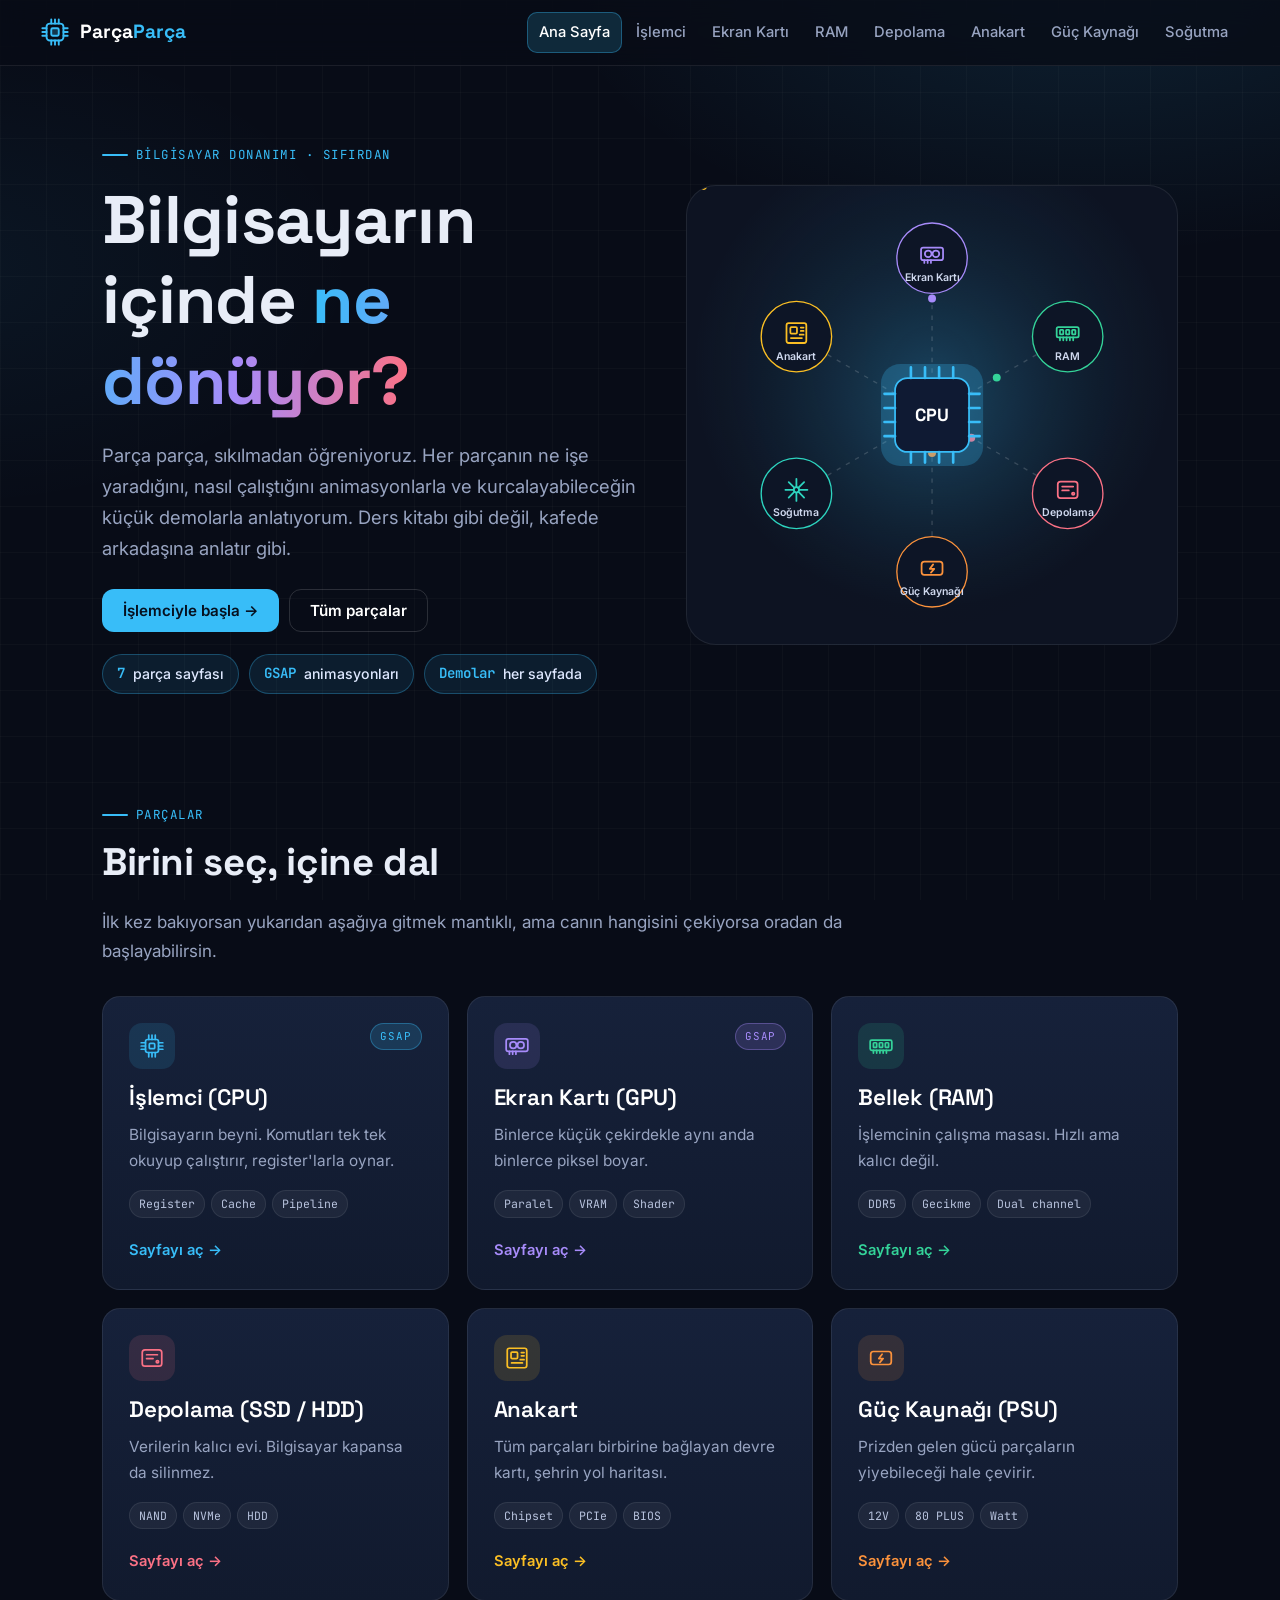
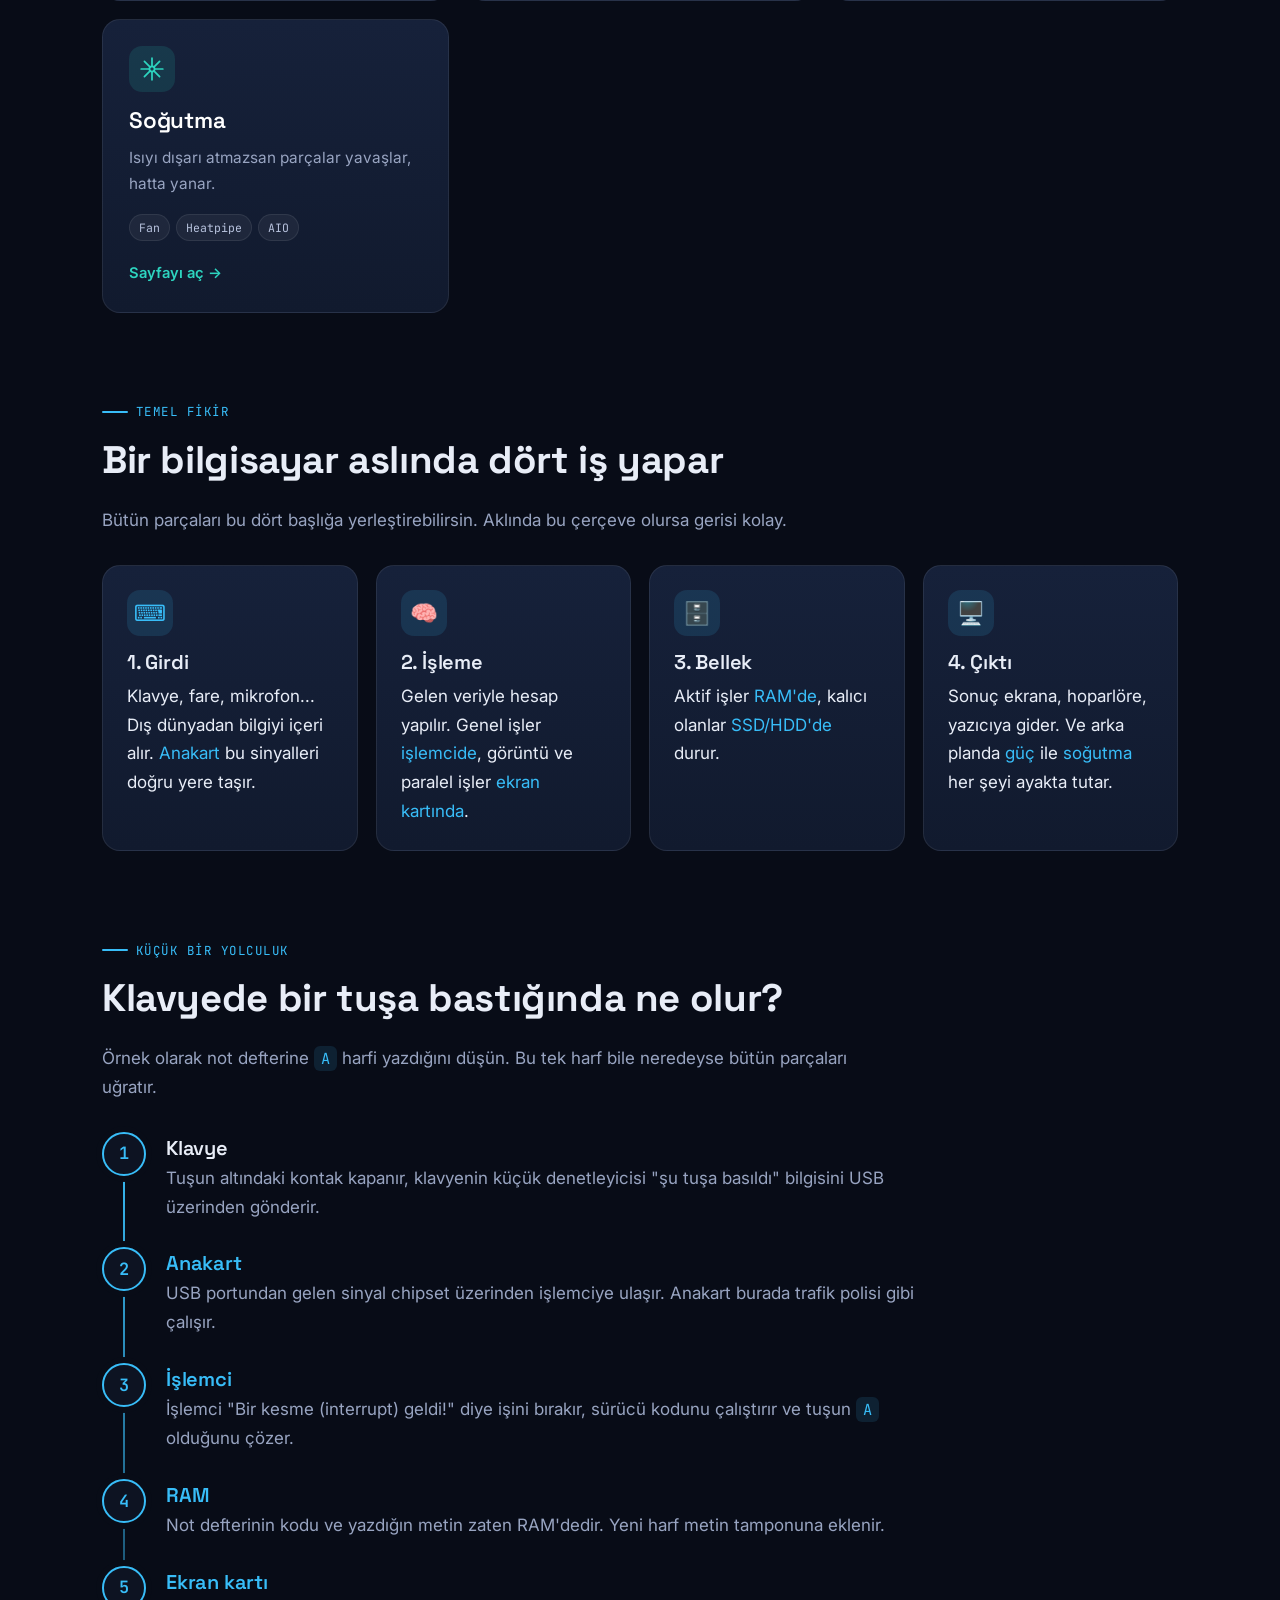
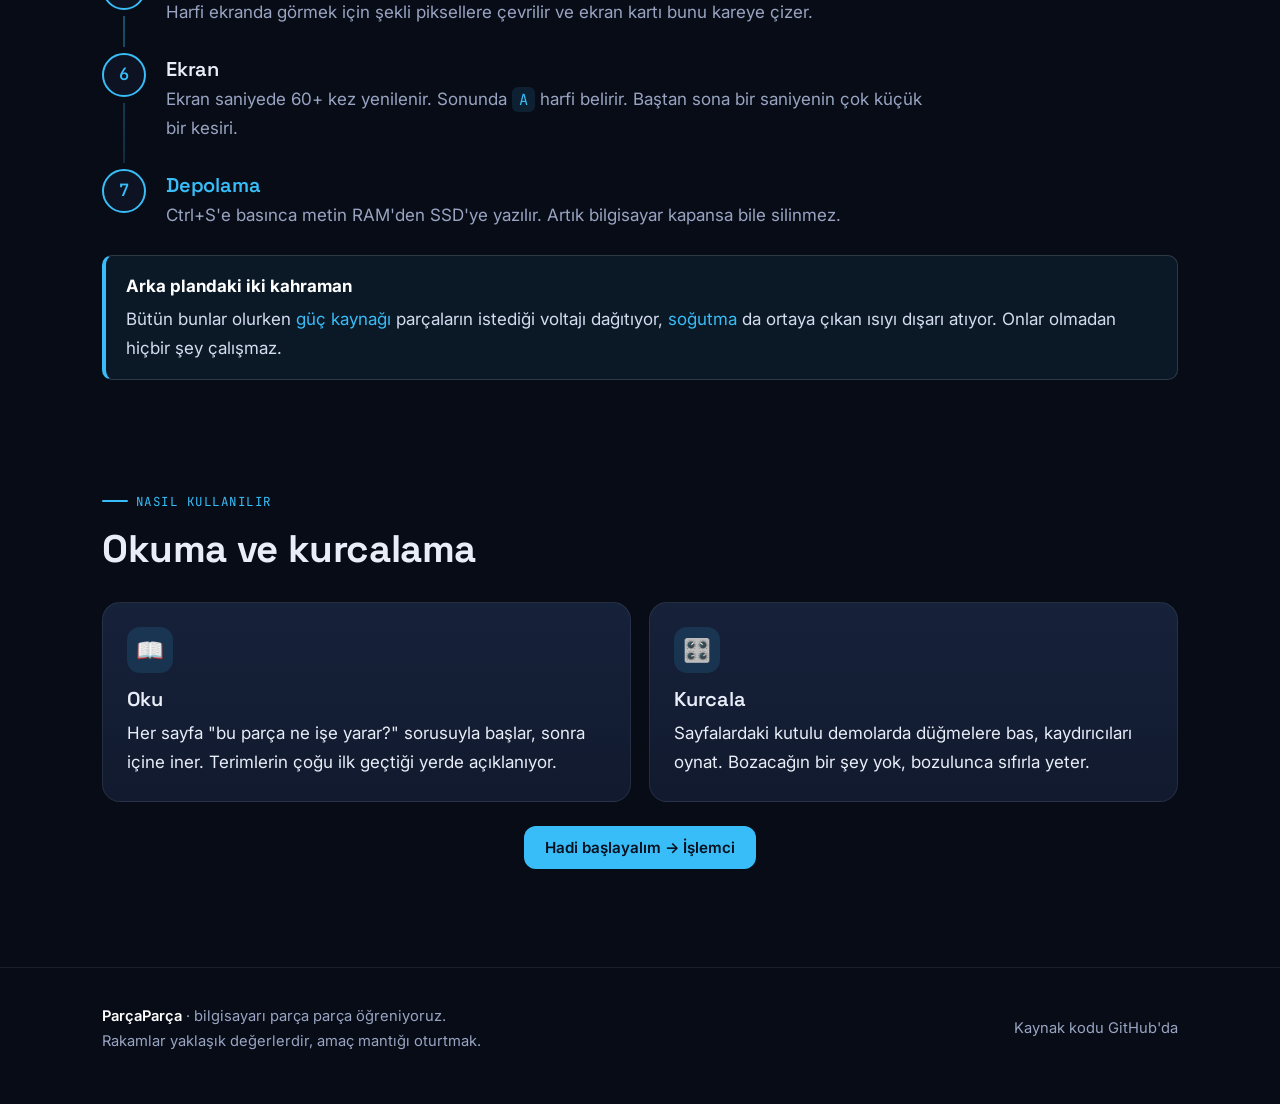
==== commit 352298eb: "quiz bölümleri tüm sayfalardan kaldırıldı Co-Authored-By: Claude Sonnet 5.5 <noreply@anthropic.com>" ====
--- a/index.html
+++ b/index.html
@@ -29,7 +29,7 @@
         <div class="hero-chips">
           <span class="chip"><b>7</b> parça sayfası</span>
           <span class="chip"><b>GSAP</b> animasyonları</span>
-          <span class="chip"><b>Quiz</b> her sayfada</span>
+          <span class="chip"><b>Demolar</b> her sayfada</span>
         </div>
       </div>
       <div class="hero-visual home-visual" id="net" aria-label="Parçaların birbirine bağlı olduğunu gösteren animasyonlu diyagram"></div>
@@ -42,7 +42,7 @@
       <div class="section-head reveal">
         <span class="eyebrow">parçalar</span>
         <h2>Birini seç, içine dal</h2>
-        <p>Sıra önemli değil ama ilk kez bakıyorsan yukarıdan aşağıya gitmek mantıklı. Quiz'i geçtiğin parçalar "tamamlandı" olarak işaretlenir.</p>
+        <p>İlk kez bakıyorsan yukarıdan aşağıya gitmek mantıklı, ama canın hangisini çekiyorsa oradan da başlayabilirsin.</p>
       </div>
       <div class="grid c3" id="part-grid"></div>
     </div>
@@ -110,12 +110,11 @@
     <div class="container">
       <div class="section-head reveal">
         <span class="eyebrow">nasıl kullanılır</span>
-        <h2>Okuma, kurcalama, sınama</h2>
+        <h2>Okuma ve kurcalama</h2>
       </div>
-      <div class="grid c3">
+      <div class="grid c2">
         <div class="card reveal"><div class="ico">📖</div><h3>Oku</h3><p>Her sayfa "bu parça ne işe yarar?" sorusuyla başlar, sonra içine iner. Terimlerin çoğu ilk geçtiği yerde açıklanıyor.</p></div>
         <div class="card reveal d1"><div class="ico">🎛️</div><h3>Kurcala</h3><p>Sayfalardaki kutulu demolarda düğmelere bas, kaydırıcıları oynat. Bozacağın bir şey yok, bozulunca sıfırla yeter.</p></div>
-        <div class="card reveal d2"><div class="ico">✅</div><h3>Sına</h3><p>Sayfa sonundaki kısa quiz'de öğrendiklerini dene. Geçtiğin parçalar burada yeşil rozet alır.</p></div>
       </div>
       <div class="center mt2 reveal">
         <a class="btn" href="cpu.html">Hadi başlayalım → İşlemci</a>
--- a/css/style.css
+++ b/css/style.css
@@ -150,11 +150,11 @@
 .section-head p { color: var(--muted); max-width: 760px; }
 
 .grid { display: grid; gap: 18px; }
-.grid.c2 { grid-template-columns: repeat(2, 1fr); }
-.grid.c3 { grid-template-columns: repeat(3, 1fr); }
-.grid.c4 { grid-template-columns: repeat(4, 1fr); }
-@media (max-width: 900px) { .grid.c3, .grid.c4 { grid-template-columns: repeat(2, 1fr); } }
-@media (max-width: 640px) { .grid.c2, .grid.c3, .grid.c4 { grid-template-columns: 1fr; } }
+.grid.c2 { grid-template-columns: repeat(2, minmax(0, 1fr)); }
+.grid.c3 { grid-template-columns: repeat(3, minmax(0, 1fr)); }
+.grid.c4 { grid-template-columns: repeat(4, minmax(0, 1fr)); }
+@media (max-width: 900px) { .grid.c3, .grid.c4 { grid-template-columns: repeat(2, minmax(0, 1fr)); } }
+@media (max-width: 640px) { .grid.c2, .grid.c3, .grid.c4 { grid-template-columns: minmax(0, 1fr); } }
 
 /* ---------- hero (parça sayfaları) ---------- */
 .part-hero { padding: 64px 0 40px; position: relative; overflow: hidden; }
@@ -259,7 +259,9 @@
 .demo-title .dot { width: 8px; height: 8px; border-radius: 50%; background: var(--accent); box-shadow: 0 0 10px var(--accent); }
 .demo-note { color: var(--muted); font-size: .92rem; margin-top: 14px; }
 
-.field { display: flex; flex-direction: column; gap: 6px; }
+.field { display: flex; flex-direction: column; gap: 6px; min-width: 0; }
+.field select, .field input { max-width: 100%; }
+.demo { min-width: 0; }
 .field label { font-size: .82rem; color: var(--muted); font-weight: 500; }
 .field .val { color: var(--accent); font-family: var(--mono); font-weight: 600; }
 input[type="number"], input[type="text"], select {
@@ -358,3 +360,41 @@
   border: 1px solid rgba(var(--accent-rgb), .35);
 }
 .badge.done { background: rgba(52,211,153,.16); color: var(--good); border-color: rgba(52,211,153,.4); }
+
+/* ---------- istatistik kartları + içindekiler ---------- */
+.stats { display: grid; grid-template-columns: repeat(4, 1fr); gap: 14px; margin: 10px 0 0; }
+.stat {
+  padding: 20px; border-radius: var(--radius); border: 1px solid var(--line);
+  background: linear-gradient(180deg, rgba(var(--accent-rgb), .08), transparent);
+}
+.stat b { display: block; font-family: var(--font-head); font-size: 2.3rem; line-height: 1.1; color: var(--accent); }
+.stat span { display: block; margin-top: 6px; color: var(--muted); font-size: .9rem; line-height: 1.45; }
+@media (max-width: 800px) { .stats { grid-template-columns: repeat(2, 1fr); } }
+
+.toc { display: flex; flex-wrap: wrap; gap: 8px; align-items: center; margin: 26px 0 0; }
+.toc small { color: var(--dim); font-family: var(--mono); font-size: .75rem; letter-spacing: .1em; text-transform: uppercase; margin-right: 6px; }
+.toc a {
+  padding: 6px 14px; border-radius: 999px; font-size: .86rem; font-weight: 500;
+  color: var(--muted); border: 1px solid var(--line); background: rgba(255,255,255,.03);
+  text-decoration: none !important; transition: all .2s;
+}
+.toc a:hover { color: #fff; border-color: rgba(var(--accent-rgb), .6); background: rgba(var(--accent-rgb), .12); }
+
+/* ---------- bilgi paneli (CPU blok şeması, GPU mimarisi) ---------- */
+.block-info { position: sticky; top: calc(var(--nav-h) + 16px); padding: 22px; border-radius: 16px; background: rgba(255,255,255,.035); border: 1px solid var(--line-2); min-height: 260px; }
+.block-info h3 { color: var(--accent); margin-bottom: 8px; }
+.block-info .analogy { padding: 10px 14px; border-radius: 10px; background: rgba(251,191,36,.08); border-left: 3px solid var(--warn); color: #e6d9a8; font-size: .94rem; margin: 12px 0; }
+.block-info ul { color: var(--muted); font-size: .93rem; margin-bottom: 0; }
+@media (max-width: 900px) { .block-info { position: static; } }
+
+/* ---------- küçük istatistik kutuları (.ps) ---------- */
+.ps { padding: 10px 14px; border-radius: 12px; background: rgba(255,255,255,.035); border: 1px solid var(--line); }
+.ps small { display: block; font: 600 .66rem var(--mono); color: var(--muted); text-transform: uppercase; letter-spacing: .06em; }
+.ps b { font: 700 1.4rem var(--mono); color: #fff; display: inline-block; }
+
+/* ---------- GSAP kullanmayan sayfalarda hero giriş animasyonu ---------- */
+@keyframes rise { from { opacity: 0; transform: translateY(24px); } to { opacity: 1; transform: none; } }
+body:not(.gsap-page) .part-hero .hero-grid > div:first-child > * { animation: rise .7s ease both; }
+body:not(.gsap-page) .part-hero .hero-grid > div:first-child > *:nth-child(2) { animation-delay: .08s; }
+body:not(.gsap-page) .part-hero .hero-grid > div:first-child > *:nth-child(3) { animation-delay: .16s; }
+body:not(.gsap-page) .part-hero .hero-grid > div:first-child > *:nth-child(4) { animation-delay: .24s; }
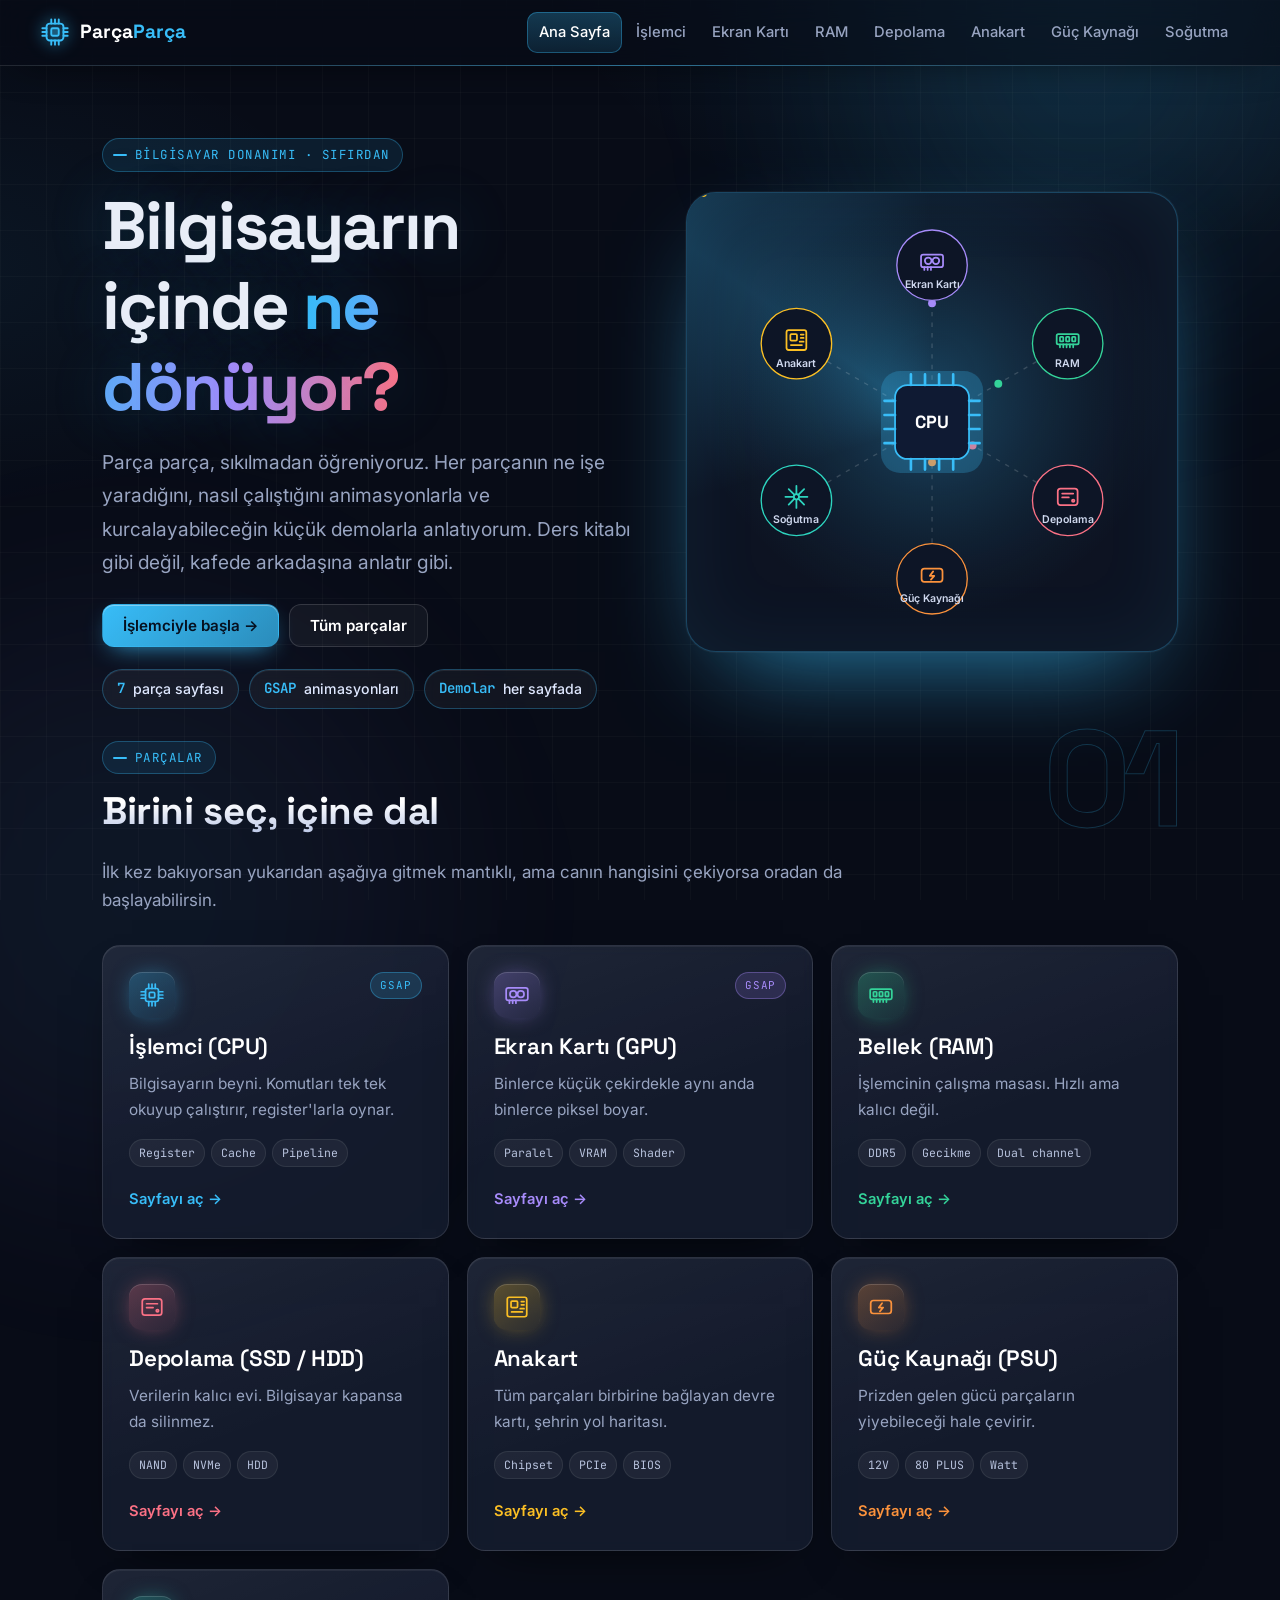
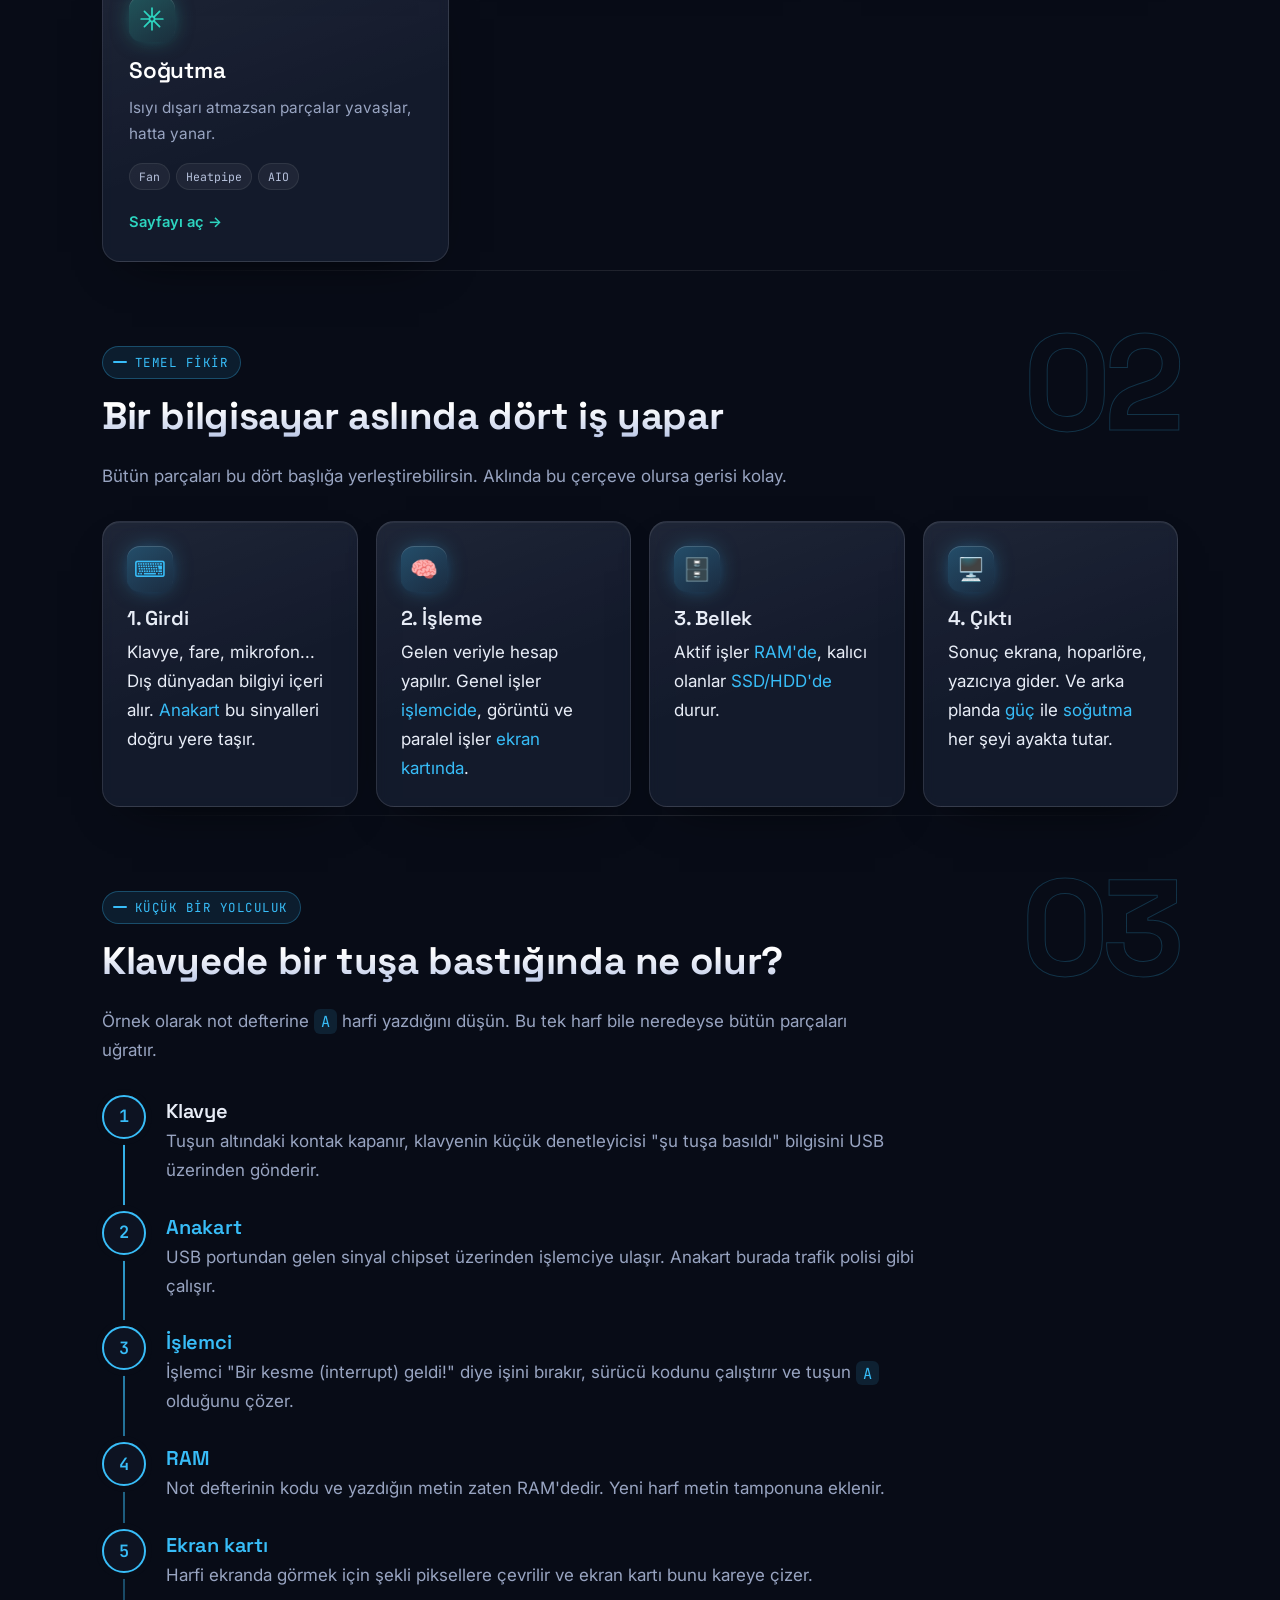
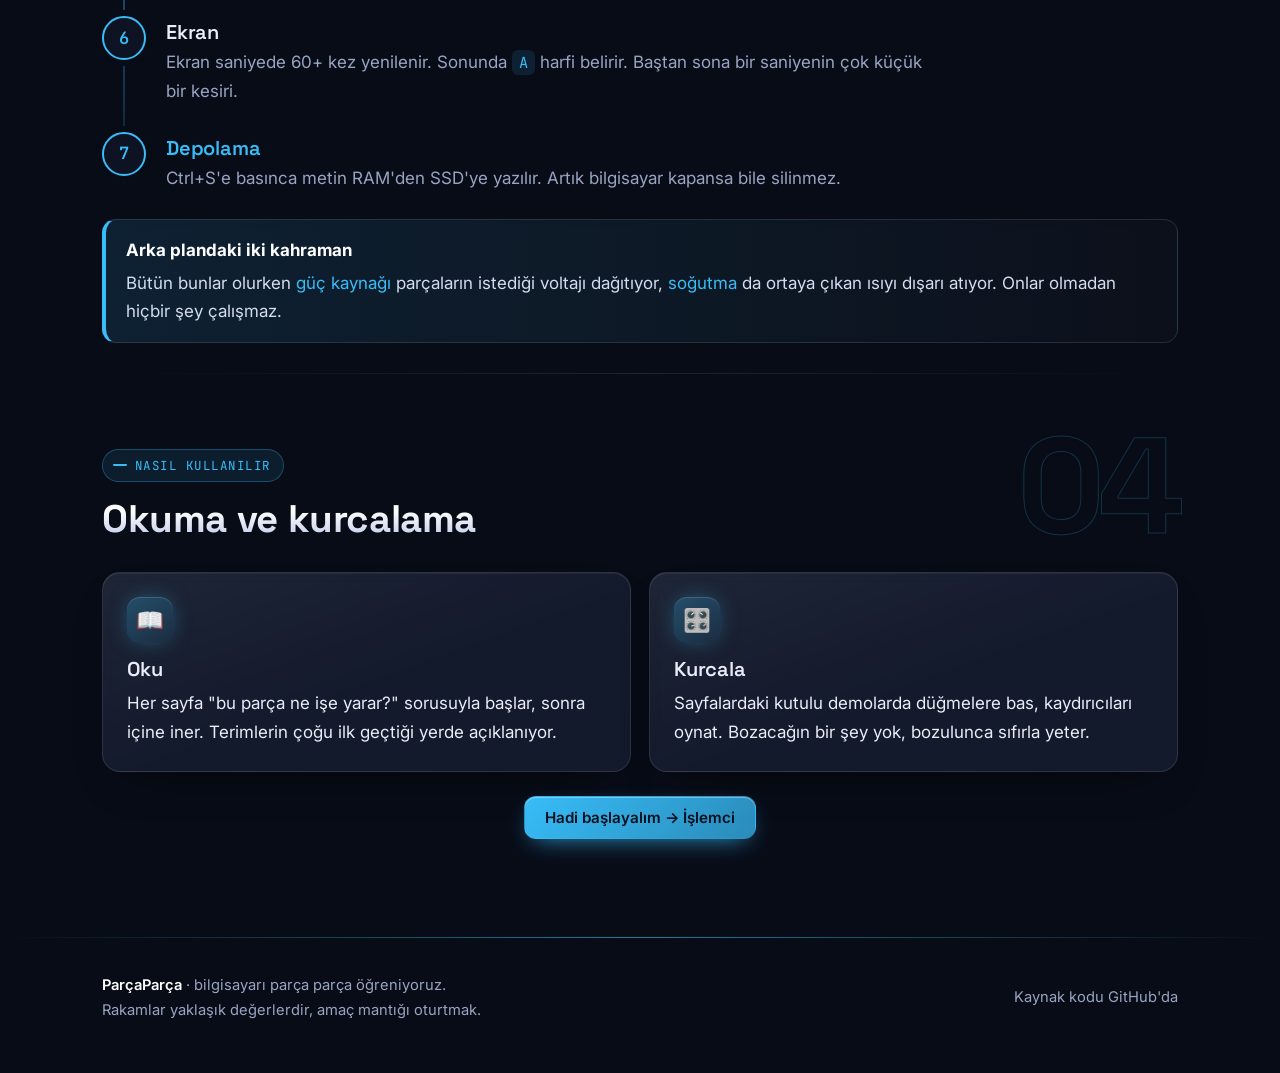
==== commit 74fb5691: "görünüm katmanı: cam kartlar, ışık küreleri, bölüm numaraları, imleç parlaması, yukarı çık düğmesi C" ====
--- a/index.html
+++ b/index.html
@@ -9,6 +9,7 @@
   <link rel="preconnect" href="https://fonts.gstatic.com" crossorigin>
   <link href="https://fonts.googleapis.com/css2?family=Inter:wght@400;500;600&family=JetBrains+Mono:wght@400;600&family=Space+Grotesk:wght@500;600;700&display=swap" rel="stylesheet">
   <link rel="stylesheet" href="css/style.css">
+  <link rel="stylesheet" href="css/polish.css">
   <link rel="stylesheet" href="css/home.css">
 </head>
 <body class="p-home" data-page="home">
--- a/css/polish.css
+++ b/css/polish.css
@@ -0,0 +1,160 @@
+/* ==========================================================
+   Görünüm katmanı: cam efekti, ışık halkaları, imleci izleyen parlama,
+   bölüm numaraları, daha zengin kart / demo / buton stilleri
+   ========================================================== */
+
+:root { --glass: rgba(255, 255, 255, .045); --glass-line: rgba(255, 255, 255, .11); }
+
+/* ---------- arka plan: kayan renkli ışık küreleri ---------- */
+body::before, body::after {
+  content: ""; position: fixed; z-index: -1; pointer-events: none; border-radius: 50%;
+  width: 60vmax; height: 60vmax; filter: blur(90px); opacity: .5;
+}
+body::before { top: -25vmax; right: -15vmax; background: radial-gradient(circle, rgba(var(--accent-rgb), .30), transparent 65%); animation: orb1 22s ease-in-out infinite alternate; }
+body::after  { bottom: -30vmax; left: -20vmax; background: radial-gradient(circle, rgba(var(--accent-rgb), .16), rgba(167, 139, 250, .10) 45%, transparent 68%); animation: orb2 28s ease-in-out infinite alternate; }
+@keyframes orb1 { to { transform: translate(-12vmax, 10vmax) scale(1.15); } }
+@keyframes orb2 { to { transform: translate(14vmax, -8vmax) scale(1.1); } }
+
+/* ---------- gezinme ---------- */
+.nav { background: rgba(8, 12, 23, .62); border-bottom: 1px solid var(--glass-line); box-shadow: 0 10px 40px -20px rgba(0, 0, 0, .8); }
+.nav::after { content: ""; position: absolute; left: 0; right: 0; bottom: -1px; height: 1px; background: linear-gradient(90deg, transparent, rgba(var(--accent-rgb), .7), transparent); opacity: .7; }
+.nav-links a.active { background: linear-gradient(180deg, rgba(var(--accent-rgb), .26), rgba(var(--accent-rgb), .12)); }
+.logo svg { filter: drop-shadow(0 0 8px rgba(var(--accent-rgb), .7)); }
+
+/* ---------- başlıklar ---------- */
+h1 { letter-spacing: -.03em; }
+h2 { background: linear-gradient(180deg, #fff 30%, #b9c6e6); -webkit-background-clip: text; background-clip: text; color: transparent; }
+.part-hero h1, .home-hero h1 { text-shadow: 0 0 60px rgba(var(--accent-rgb), .25); }
+.eyebrow { padding: 5px 12px 5px 10px; border-radius: 999px; background: rgba(var(--accent-rgb), .1); border: 1px solid rgba(var(--accent-rgb), .3); }
+.eyebrow::before { width: 14px; }
+
+/* ---------- bölüm numaraları ---------- */
+main { counter-reset: sec; }
+.section { counter-increment: sec; }
+.section-head { position: relative; }
+.section-head::after {
+  content: counter(sec, decimal-leading-zero); position: absolute; right: 0; top: -28px;
+  font: 700 clamp(4rem, 11vw, 8.5rem)/1 var(--font-head); letter-spacing: -.05em;
+  color: transparent; -webkit-text-stroke: 1px rgba(var(--accent-rgb), .22);
+  pointer-events: none; user-select: none; z-index: -1;
+}
+.section + .section::before {
+  content: ""; display: block; height: 1px; margin-bottom: 72px; max-width: 1076px; margin-left: auto; margin-right: auto;
+  background: linear-gradient(90deg, transparent, rgba(255, 255, 255, .1), transparent);
+}
+.section { padding-top: 0; }
+.part-hero + .section { padding-top: 40px; }
+
+/* ---------- kartlar: cam + gradyan çerçeve + imleç ışığı ---------- */
+.card {
+  background: linear-gradient(160deg, rgba(255, 255, 255, .07), rgba(255, 255, 255, .02) 55%), rgba(17, 26, 46, .72);
+  border: 1px solid var(--glass-line);
+  backdrop-filter: blur(6px); -webkit-backdrop-filter: blur(6px);
+  box-shadow: 0 20px 50px -30px rgba(0, 0, 0, .9), inset 0 1px 0 rgba(255, 255, 255, .06);
+  overflow: hidden;
+}
+.card::before, .demo::before {
+  content: ""; position: absolute; inset: 0; pointer-events: none; opacity: 0; transition: opacity .3s;
+  background: radial-gradient(420px circle at var(--mx, 50%) var(--my, 50%), rgba(var(--accent-rgb), .16), transparent 60%);
+}
+.card:hover::before, .demo:hover::before { opacity: 1; }
+.card .ico { background: linear-gradient(145deg, rgba(var(--accent-rgb), .28), rgba(var(--accent-rgb), .08)); box-shadow: 0 0 22px -6px rgba(var(--accent-rgb), .6), inset 0 1px 0 rgba(255, 255, 255, .15); font-weight: 700; }
+.card.hoverable:hover { transform: translateY(-6px); }
+
+/* ---------- demo kutuları ---------- */
+.demo {
+  background: linear-gradient(180deg, rgba(15, 23, 48, .92), rgba(9, 14, 30, .95));
+  border: 1px solid rgba(var(--accent-rgb), .3);
+  box-shadow: 0 40px 80px -50px rgba(var(--accent-rgb), .7), inset 0 1px 0 rgba(255, 255, 255, .06);
+  overflow: hidden;
+}
+.demo::after { content: ""; position: absolute; left: 0; right: 0; top: 0; height: 2px; background: linear-gradient(90deg, transparent, var(--accent), transparent); opacity: .85; pointer-events: none; }
+.demo > * { position: relative; z-index: 1; }
+.demo-title { padding-bottom: 12px; border-bottom: 1px dashed rgba(255, 255, 255, .1); margin-bottom: 18px; }
+.demo-title .dot { animation: livedot 1.8s ease-in-out infinite; }
+@keyframes livedot { 50% { opacity: .35; transform: scale(.7); } }
+
+/* ---------- butonlar ---------- */
+.btn {
+  background: linear-gradient(135deg, var(--accent), rgba(var(--accent-rgb), .72)); position: relative; overflow: hidden;
+  box-shadow: 0 8px 24px -10px rgba(var(--accent-rgb), .9), inset 0 1px 0 rgba(255, 255, 255, .35);
+}
+.btn::after { content: ""; position: absolute; top: 0; bottom: 0; width: 40%; left: -60%; background: linear-gradient(100deg, transparent, rgba(255, 255, 255, .45), transparent); transform: skewX(-20deg); transition: left .6s; }
+.btn:hover::after { left: 120%; }
+.btn.ghost { background: var(--glass); box-shadow: none; }
+.btn.ghost::after { display: none; }
+.tab { background: var(--glass); backdrop-filter: blur(4px); }
+.tab.active { background: linear-gradient(180deg, rgba(var(--accent-rgb), .32), rgba(var(--accent-rgb), .14)); box-shadow: 0 0 20px -6px rgba(var(--accent-rgb), .7); }
+
+/* ---------- hero ---------- */
+.hero-visual {
+  border: 1px solid rgba(var(--accent-rgb), .3);
+  box-shadow: 0 0 0 1px rgba(255, 255, 255, .04), 0 40px 100px -40px rgba(var(--accent-rgb), .75), inset 0 0 80px rgba(var(--accent-rgb), .08);
+}
+.hero-visual::before {
+  content: ""; position: absolute; inset: -40%; z-index: -1; pointer-events: none;
+  background: conic-gradient(from 0deg, transparent 0 70%, rgba(var(--accent-rgb), .22) 85%, transparent 100%);
+  animation: spin 9s linear infinite;
+}
+.hero-visual { isolation: isolate; }
+@keyframes spin { to { transform: rotate(360deg); } }
+.chip { background: var(--glass); backdrop-filter: blur(6px); box-shadow: inset 0 1px 0 rgba(255, 255, 255, .08); }
+.lead { font-size: 1.2rem; line-height: 1.75; }
+
+/* ---------- istatistik kutuları ---------- */
+.stat {
+  background: linear-gradient(160deg, rgba(var(--accent-rgb), .14), rgba(255, 255, 255, .02) 60%);
+  border: 1px solid rgba(var(--accent-rgb), .25); position: relative; overflow: hidden;
+  transition: transform .25s, border-color .25s;
+}
+.stat:hover { transform: translateY(-4px); border-color: rgba(var(--accent-rgb), .6); }
+.stat::before { content: ""; position: absolute; left: 0; top: 0; bottom: 0; width: 3px; background: linear-gradient(var(--accent), transparent); }
+.stat b { background: linear-gradient(180deg, #fff, var(--accent)); -webkit-background-clip: text; background-clip: text; color: transparent; }
+
+/* ---------- içindekiler ---------- */
+.toc a { background: var(--glass); backdrop-filter: blur(4px); }
+.toc a.on { color: #fff; border-color: var(--accent); background: rgba(var(--accent-rgb), .22); }
+
+/* ---------- callout ---------- */
+.callout { background: linear-gradient(90deg, rgba(var(--accent-rgb), .12), rgba(255, 255, 255, .02)); border-radius: 14px; border: 1px solid var(--glass-line); border-left: 4px solid var(--accent); backdrop-filter: blur(4px); }
+.callout.fun { background: linear-gradient(90deg, rgba(251, 191, 36, .13), rgba(255, 255, 255, .02)); }
+.callout.warn { background: linear-gradient(90deg, rgba(251, 113, 133, .13), rgba(255, 255, 255, .02)); }
+.callout.adv { background: linear-gradient(90deg, rgba(167, 139, 250, .14), rgba(255, 255, 255, .02)); }
+
+/* ---------- tablolar ---------- */
+.table-wrap { background: rgba(10, 16, 32, .6); border-color: var(--glass-line); border-radius: 14px; }
+tbody tr:nth-child(even) td { background: rgba(255, 255, 255, .022); }
+tbody tr { transition: background .2s; }
+tbody tr:hover td { background: rgba(var(--accent-rgb), .07); }
+th { background: linear-gradient(180deg, rgba(var(--accent-rgb), .22), rgba(var(--accent-rgb), .08)); }
+
+/* ---------- sayfa altı gezinme + footer ---------- */
+.pager a { background: linear-gradient(160deg, rgba(255, 255, 255, .06), rgba(255, 255, 255, .015)); border-color: var(--glass-line); position: relative; overflow: hidden; }
+.pager a::after { content: ""; position: absolute; left: 0; right: 0; bottom: 0; height: 2px; background: linear-gradient(90deg, transparent, var(--accent), transparent); transform: scaleX(0); transition: transform .35s; }
+.pager a:hover::after { transform: scaleX(1); }
+.footer { border-top: 0; position: relative; }
+.footer::before { content: ""; position: absolute; left: 0; right: 0; top: 0; height: 1px; background: linear-gradient(90deg, transparent, rgba(var(--accent-rgb), .6), transparent); }
+
+/* ---------- yukarı çık düğmesi ---------- */
+.to-top {
+  position: fixed; right: 20px; bottom: 22px; z-index: 90; width: 46px; height: 46px; border-radius: 50%;
+  display: grid; place-items: center; cursor: pointer; color: #fff; font-size: 1.2rem;
+  background: rgba(8, 12, 23, .8); border: 1px solid rgba(var(--accent-rgb), .5); backdrop-filter: blur(8px);
+  box-shadow: 0 10px 30px -10px rgba(var(--accent-rgb), .7);
+  opacity: 0; transform: translateY(14px); pointer-events: none; transition: opacity .3s, transform .3s;
+}
+.to-top.show { opacity: 1; transform: none; pointer-events: auto; }
+.to-top:hover { background: rgba(var(--accent-rgb), .3); }
+
+/* ---------- ana sayfa ---------- */
+.part-card { transition: transform .3s, border-color .3s, box-shadow .3s; }
+.part-card:hover { box-shadow: 0 30px 60px -30px rgba(var(--accent-rgb), .7); }
+.part-card .ico svg { transition: transform .4s; }
+.part-card:hover .ico svg { transform: scale(1.18) rotate(-6deg); }
+.journey .num { background: linear-gradient(145deg, rgba(var(--accent-rgb), .3), var(--bg-2)); }
+
+@media (max-width: 700px) {
+  .section-head::after { font-size: 3.6rem; top: -10px; opacity: .8; }
+  body::before, body::after { filter: blur(60px); }
+}
+@media (prefers-reduced-motion: reduce) { body::before, body::after, .hero-visual::before { animation: none; } }
